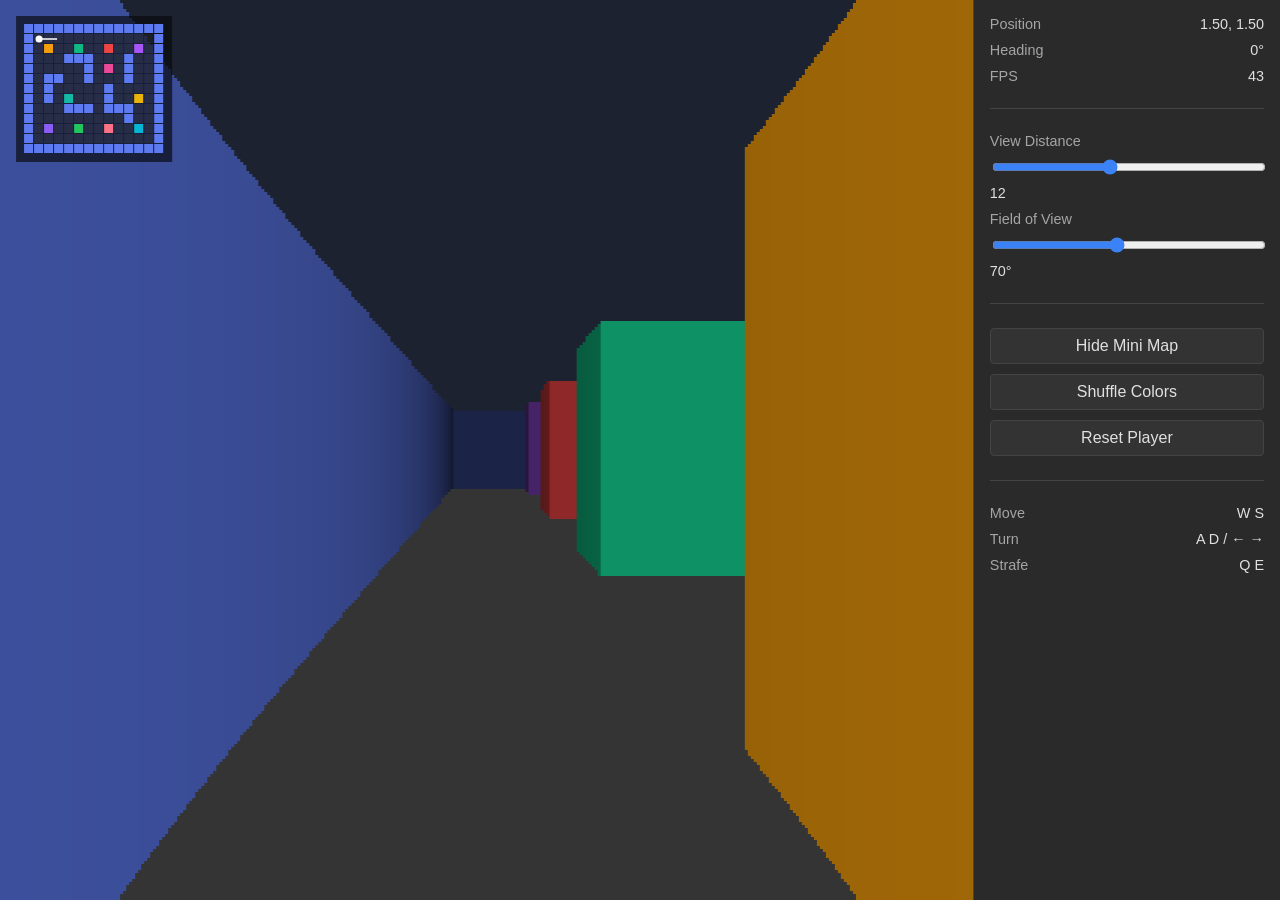
==== examples/raycasting/ui/index.html @ 5259deef "fix minimap" ====
<!DOCTYPE html>
<html lang="en">
<head>
    <meta charset="UTF-8">
    <meta name="viewport" content="width=device-width, initial-scale=1.0">
    <title>Ray Casting Engine</title>
    <link rel="stylesheet" href="app.css">
</head>
<body>
    <canvas id="viewCanvas"></canvas>
    <aside id="hud">
        <div class="panel-section stats">
            <p>Position <span id="positionValue">0.00, 0.00</span></p>
            <p>Heading <span id="headingValue">0°</span></p>
            <p>FPS <span id="fpsValue">0</span></p>
        </div>

        <div class="panel-section controls">
            <label>
                View Distance
                <input id="distanceRange" type="range" min="6" max="20" value="12">
                <span id="distanceValue">12</span>
            </label>
            <label>
                Field of View
                <input id="fovRange" type="range" min="45" max="100" value="70">
                <span id="fovValue">70°</span>
            </label>
        </div>

        <div class="panel-section actions">
            <button id="toggleMapBtn" type="button">Hide Mini Map</button>
            <button id="shuffleBtn" type="button">Shuffle Colors</button>
            <button id="resetBtn" type="button">Reset Player</button>
        </div>

        <div class="panel-section help">
            <p>Move <span>W S</span></p>
            <p>Turn <span>A D / ← →</span></p>
            <p>Strafe <span>Q E</span></p>
        </div>
    </aside>

    <script src="app.js"></script>
</body>
</html>
---- examples/raycasting/ui/app.css ----
:root {
    --bg: #1a1a1a;
    --panel: #2a2a2a;
    --panel-border: #444;
    --text: #e0e0e0;
    --muted: #a5a5a5;
    --accent: #3b82f6;
    --floor: #343434;
    --ceiling: #1d2230;
}

*,
*::before,
*::after {
    box-sizing: border-box;
}

html,
body {
    margin: 0;
    width: 100%;
    height: 100%;
}

body {
    background: var(--bg);
    overflow: hidden;
    font-family: -apple-system, BlinkMacSystemFont, "Segoe UI", Roboto, sans-serif;
    color: var(--text);
}

#viewCanvas {
    display: block;
    width: calc(100vw - clamp(280px, 24vw, 360px));
    height: 100vh;
    background: #000;
    image-rendering: auto;
}

#hud {
    position: fixed;
    top: 0;
    right: 0;
    z-index: 10;
    width: clamp(280px, 24vw, 360px);
    height: 100vh;
    overflow-y: auto;
    overflow-x: hidden;
    display: flex;
    flex-direction: column;
    gap: 1.5rem;
    padding: 1rem;
    border-left: 1px solid var(--panel-border);
    background: var(--panel);
    pointer-events: auto;
}

.panel-section {
    display: flex;
    flex-direction: column;
    gap: 10px;
    border-bottom: 1px solid var(--panel-border);
    padding-bottom: 1.5rem;
}

.panel-section:last-child {
    border-bottom: none;
    padding-bottom: 0;
}

.controls label,
.stats p,
.help p {
    margin: 0;
    display: grid;
    grid-template-columns: 1fr auto;
    gap: 8px 12px;
    align-items: center;
    color: var(--muted);
    font-size: 0.9rem;
}

.controls input[type="range"] {
    grid-column: 1 / -1;
    width: 100%;
    max-width: 100%;
    accent-color: var(--accent);
}

.stats span,
.help span,
.controls span {
    color: var(--text);
    font-variant-numeric: tabular-nums;
}

.actions button {
    width: 100%;
    border: 1px solid var(--panel-border);
    border-radius: 4px;
    background: #333;
    color: var(--text);
    padding: 0.5rem;
    font-size: 1rem;
    cursor: pointer;
    touch-action: manipulation;
}

.actions button:hover {
    background: #3b3b3b;
}

@media (max-width: 760px) {
    #viewCanvas {
        width: 100vw;
        height: 100vh;
    }

    #hud {
        left: 0;
        right: 0;
        top: 0;
        width: 100vw;
        height: auto;
        max-height: 42vh;
        border-left: none;
        border-bottom: 1px solid var(--panel-border);
    }
}
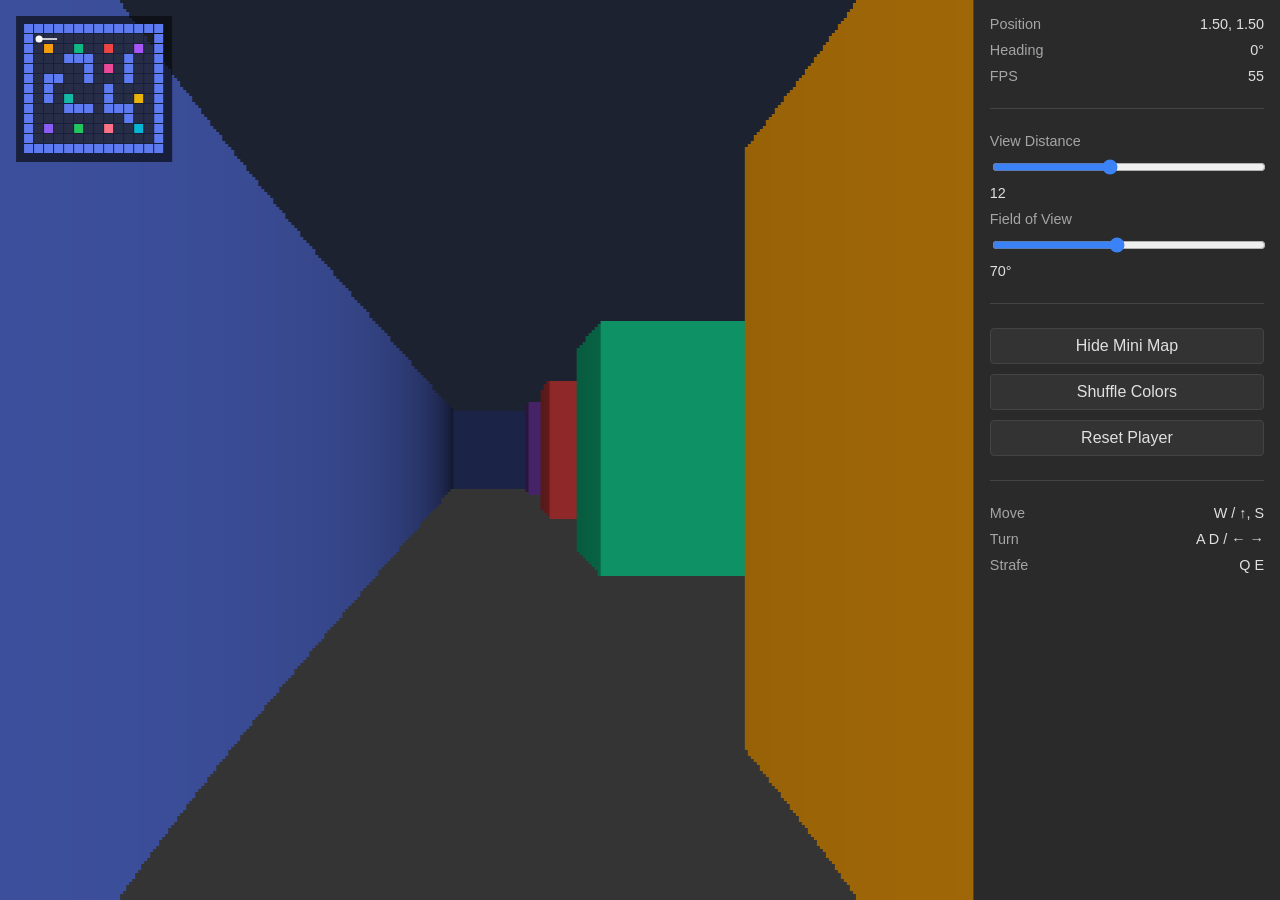
==== commit 56fbbe81: "fix minimap" ====
--- a/examples/raycasting/ui/index.html
+++ b/examples/raycasting/ui/index.html
@@ -35,7 +35,7 @@
         </div>
 
         <div class="panel-section help">
-            <p>Move <span>W S</span></p>
+            <p>Move <span>W / ↑, S</span></p>
             <p>Turn <span>A D / ← →</span></p>
             <p>Strafe <span>Q E</span></p>
         </div>
